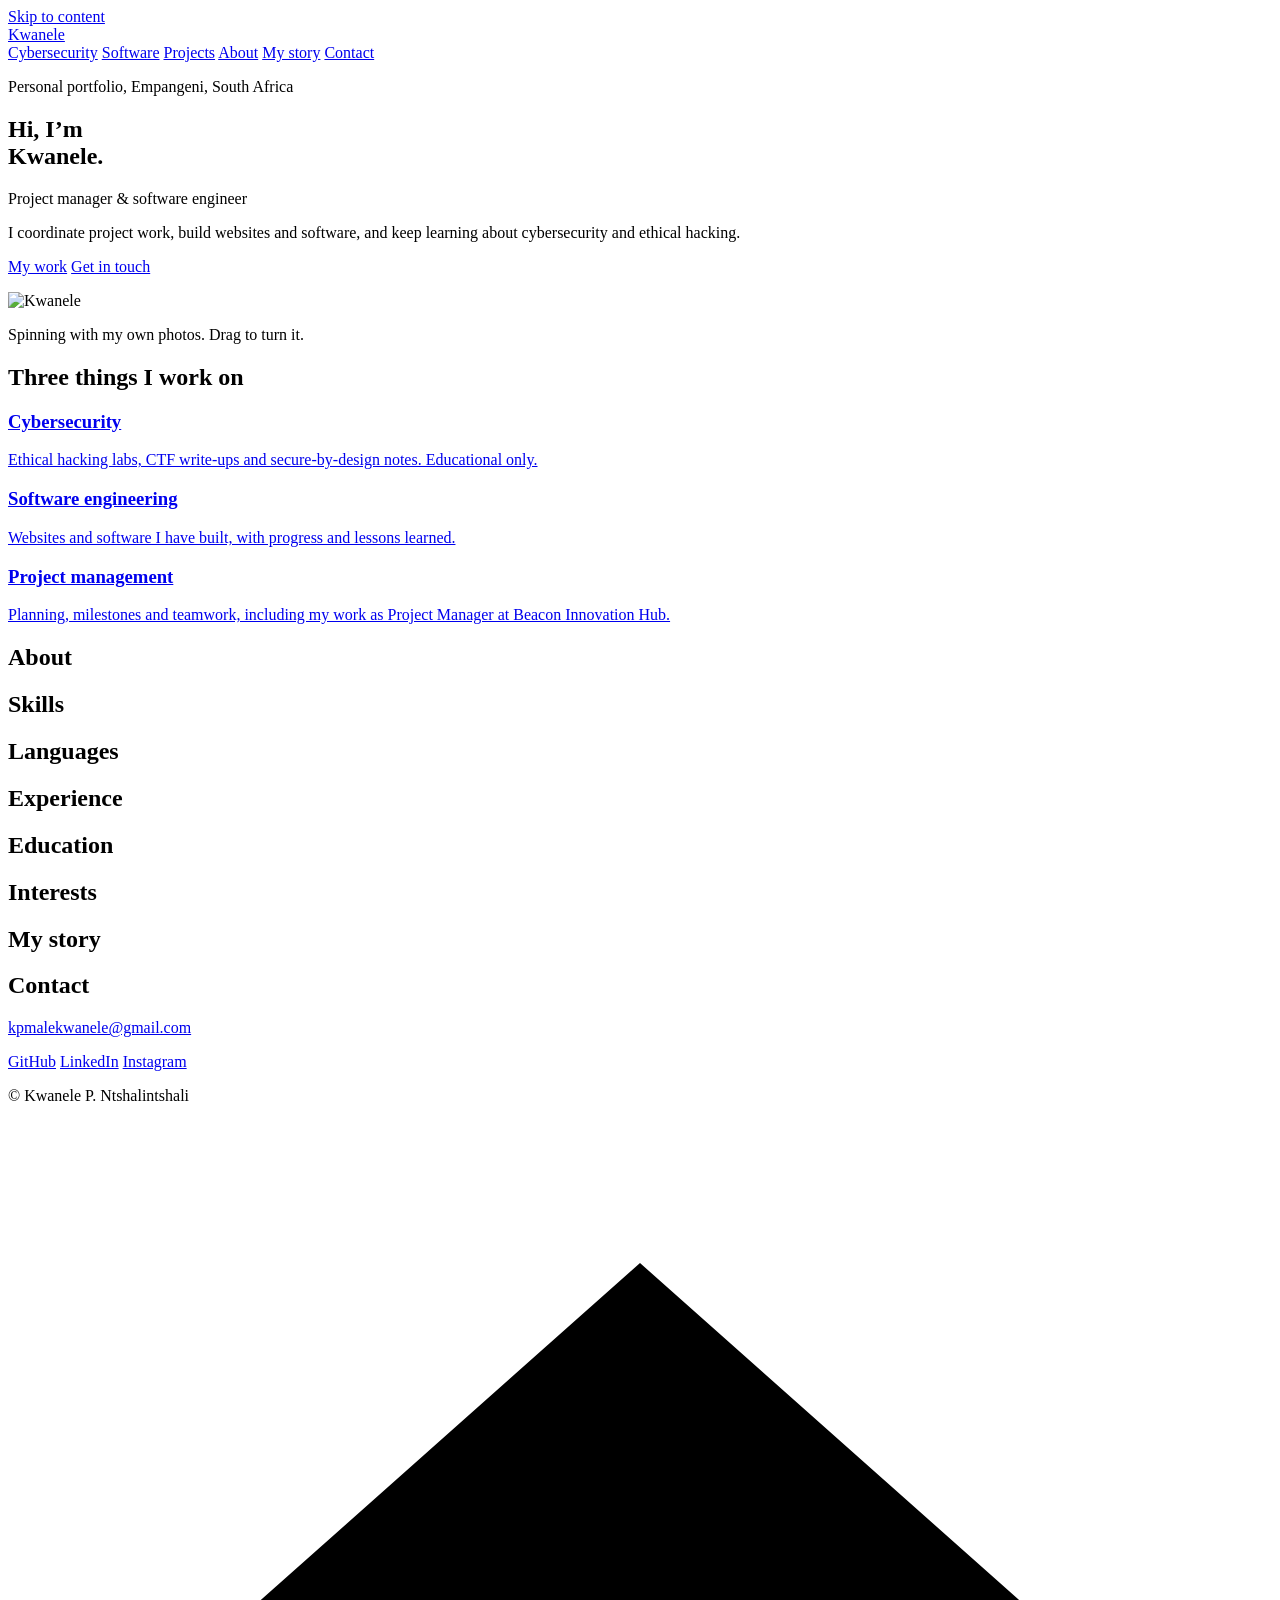
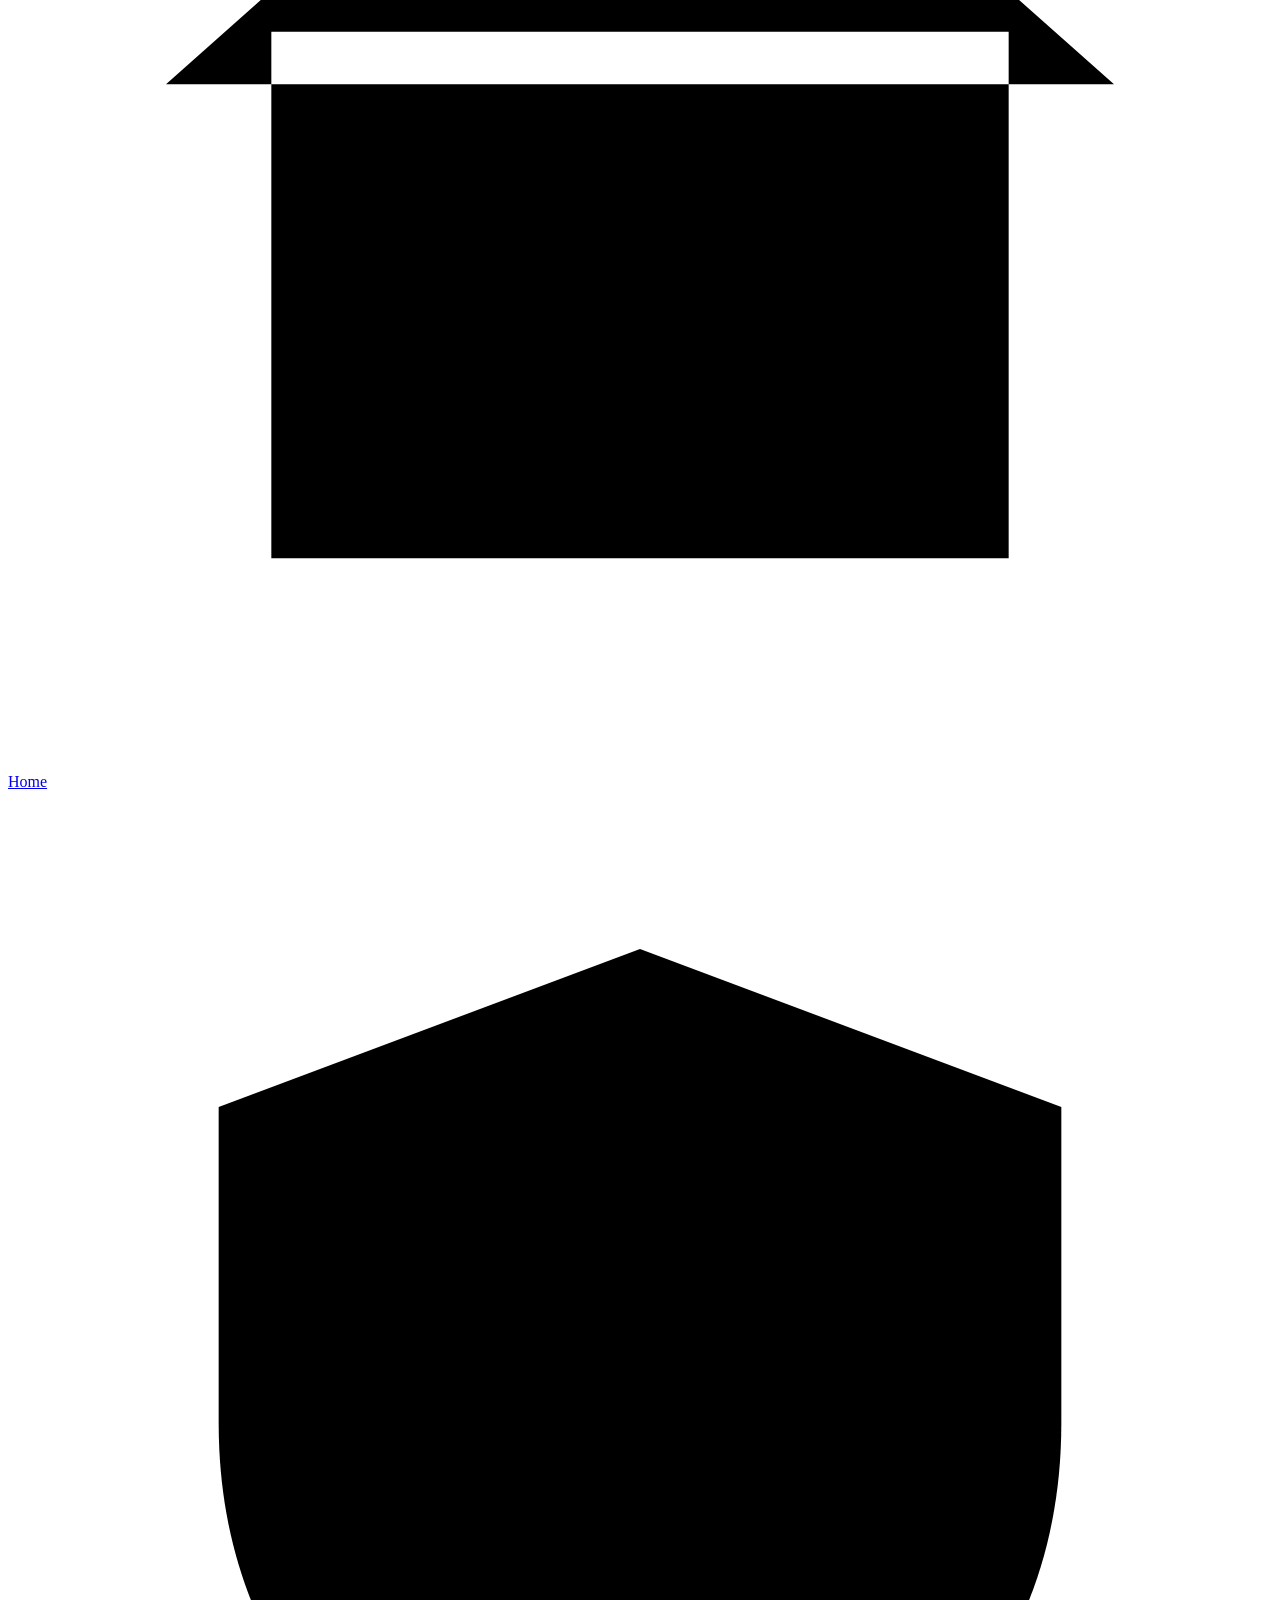
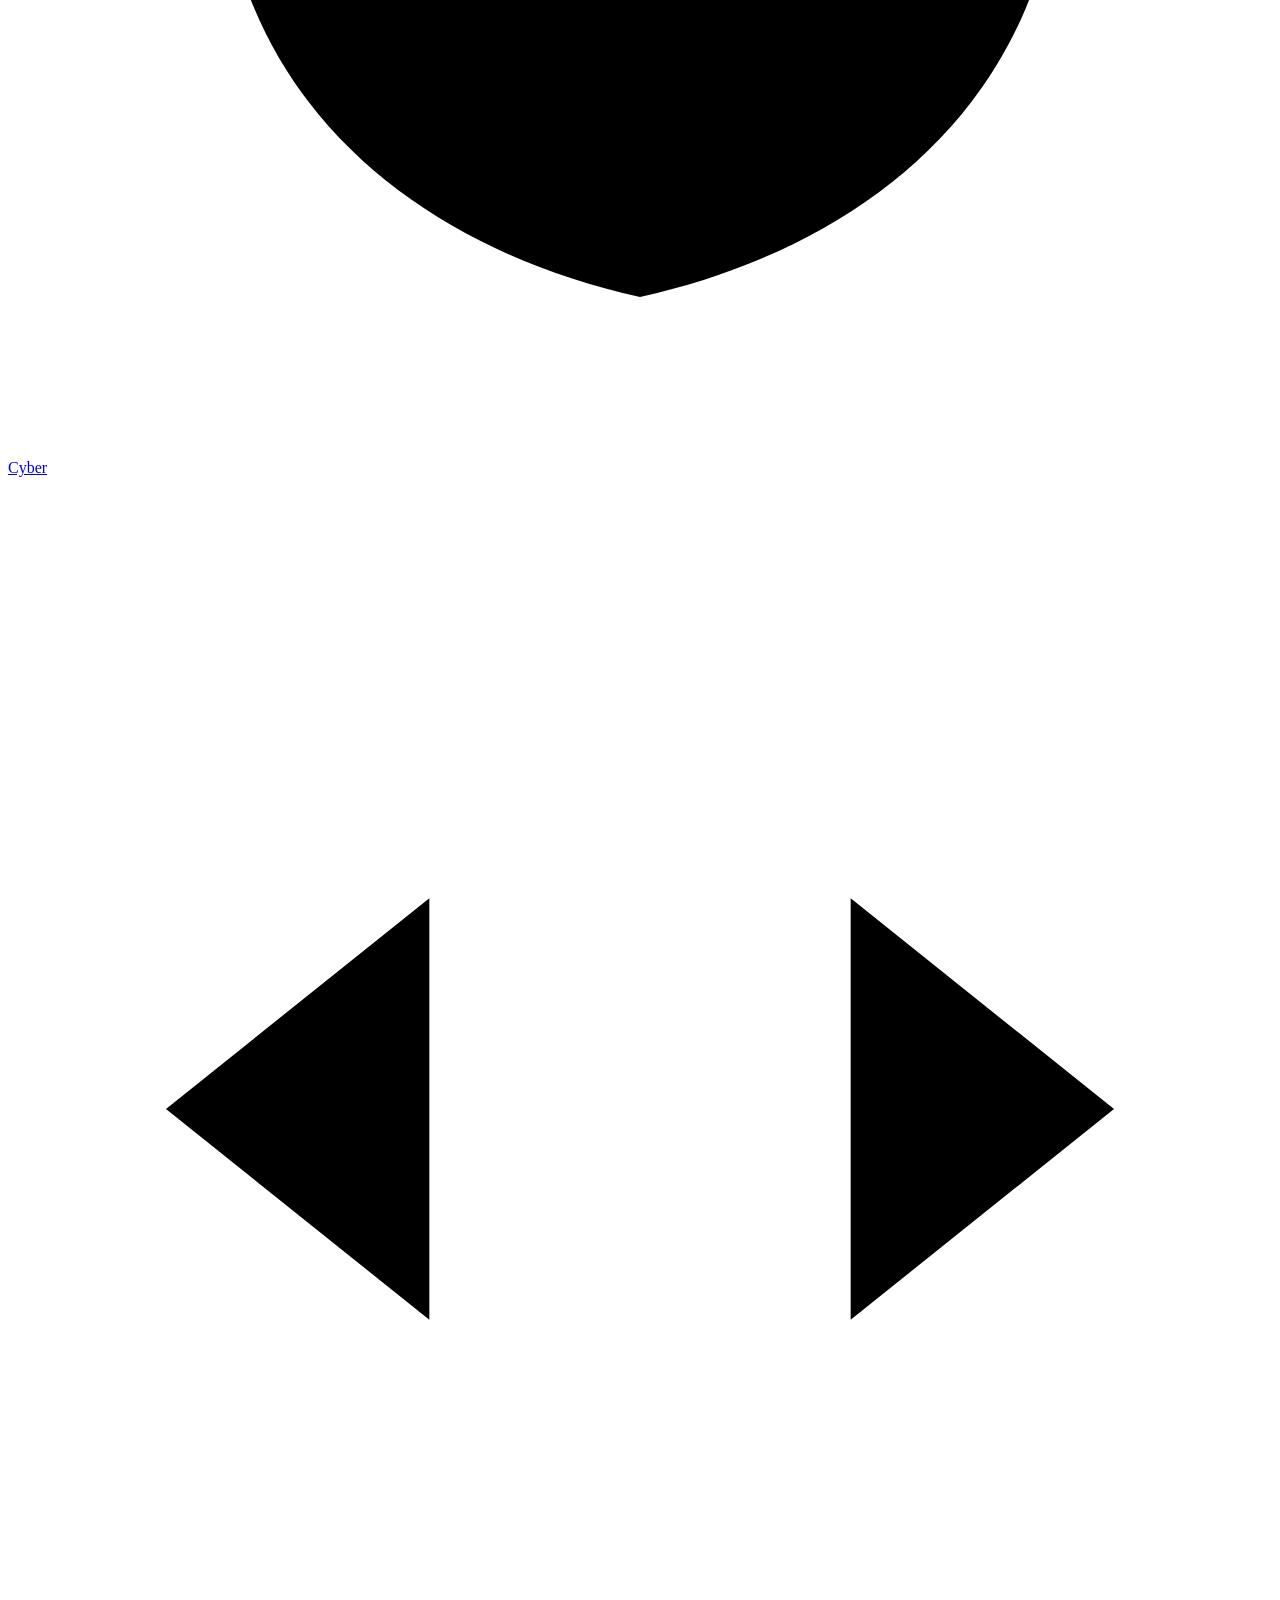
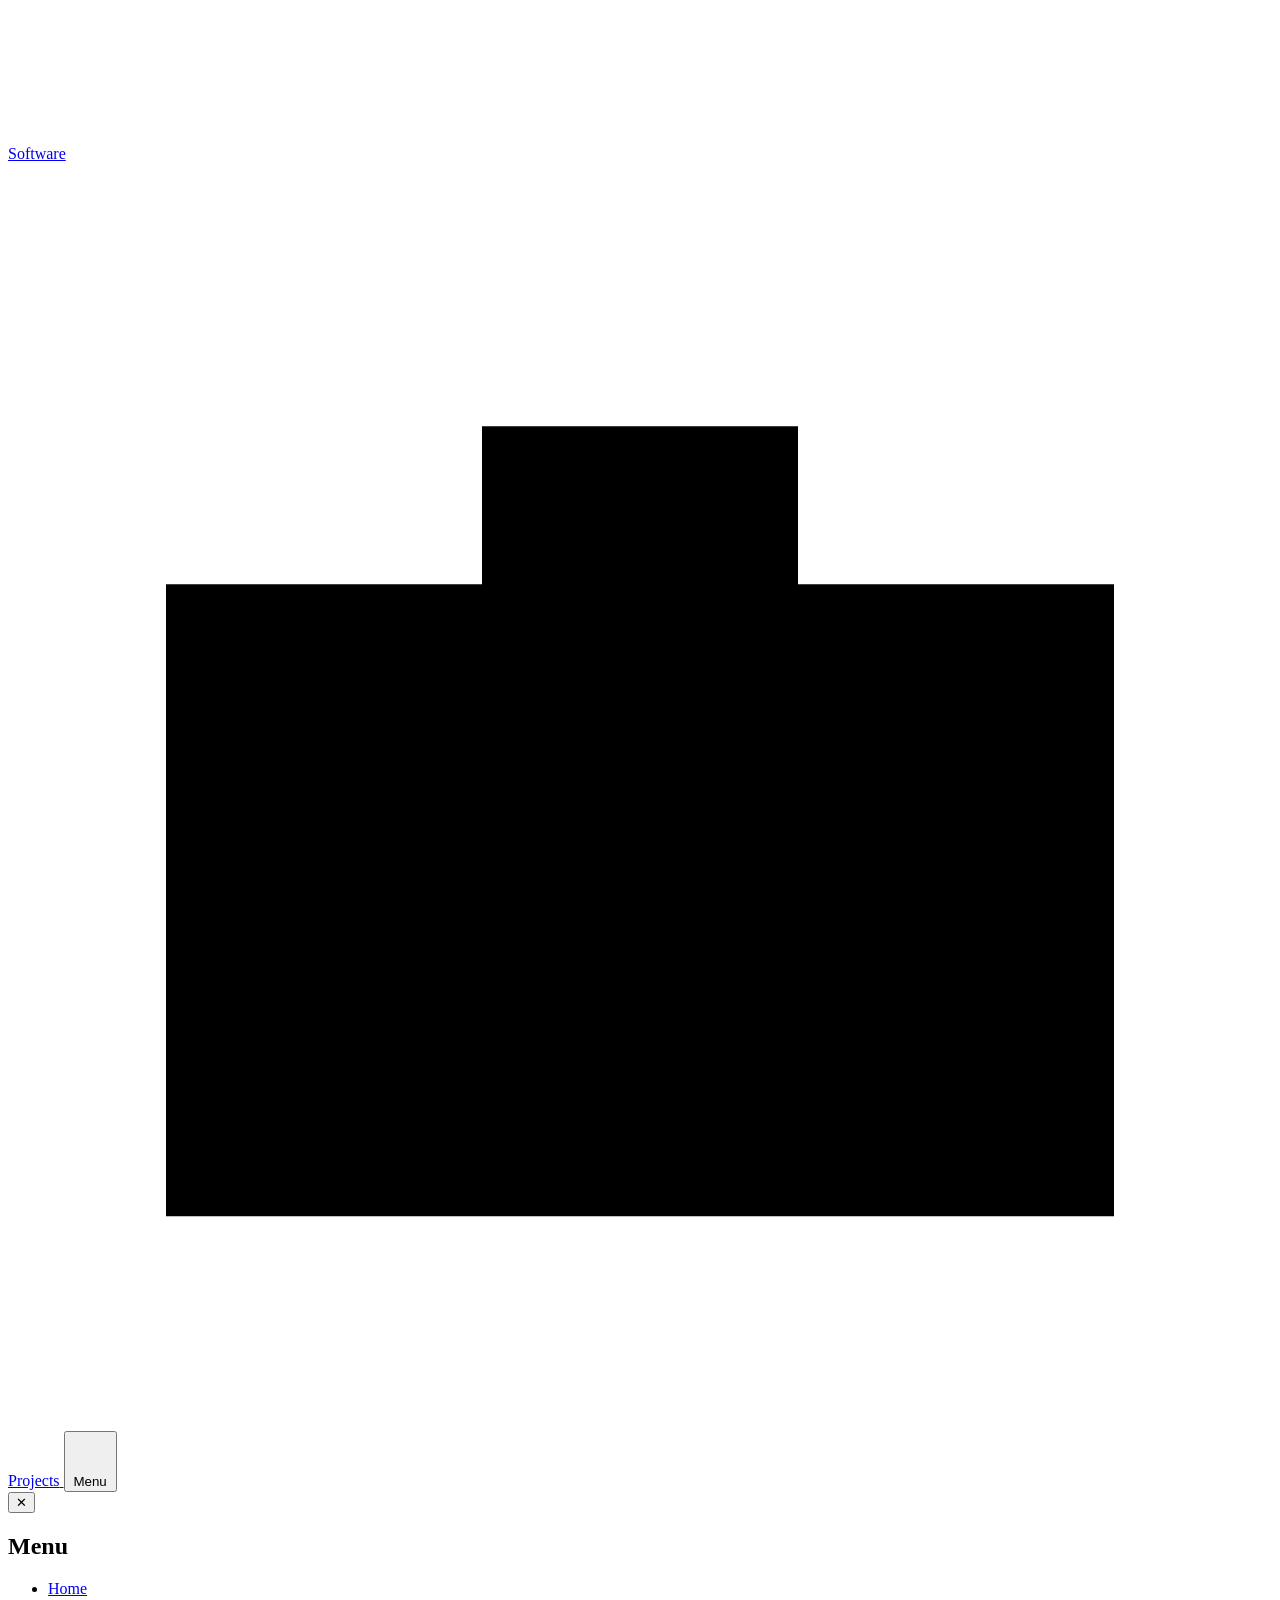
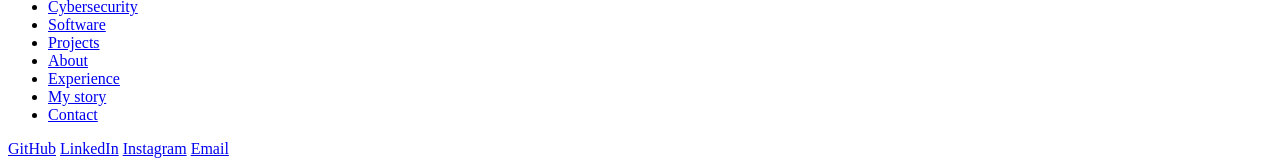
==== index.html @ 4a3b5c50 "Add files via upload" ====
<!doctype html>
<html lang="en">
<head>
  <meta charset="utf-8">
  <meta name="viewport" content="width=device-width, initial-scale=1, viewport-fit=cover">
  <meta name="theme-color" content="#14130f">
  <meta name="description"
        content="Project manager, software engineer and ethical hacking learner in Empangeni, South Africa.">
  <link rel="icon" href="data:,">
  <title>Kwanele P. Ntshalintshali | Portfolio</title>

  <link rel="stylesheet" href="css/base.css">
  <link rel="stylesheet" href="css/background.css">
  <link rel="stylesheet" href="css/nav.css">
  <link rel="stylesheet" href="css/hero.css">
  <link rel="stylesheet" href="css/sections.css">
  <link rel="stylesheet" href="css/panels.css">
  <link rel="stylesheet" href="css/story.css">
  <link rel="stylesheet" href="css/mobile.css">
</head>

<body>
  <!-- Slowly drifting background (see css/background.css) -->
  <div class="bgfx" aria-hidden="true">
    <i class="bg-green"></i>
    <i class="bg-dark"></i>
    <i class="bg-photo"></i>
  </div>

  <a class="skip" href="#main">Skip to content</a>

  <!-- ================= TOP BAR ================= -->
  <header class="nav">
    <a class="brand" href="#/">Kwanele</a>
    <nav aria-label="Main">
      <a href="#/panel/cyber">Cybersecurity</a>
      <a href="#/panel/software">Software</a>
      <a href="#/panel/pm">Projects</a>
      <a href="#about">About</a>
      <a href="#timeline">My story</a>
      <a href="#contact">Contact</a>
    </nav>
  </header>

  <main id="main">

    <!-- ================= HOME ================= -->
    <div id="home">

      <!-- Hero -->
      <section class="hero">
        <div class="hero-copy">
          <p class="kicker">Personal portfolio, Empangeni, South Africa</p>
          <h1>Hi, I’m<br><span>Kwanele.</span></h1>
          <p class="role">Project manager &amp; software engineer</p>
          <p>
            I coordinate project work, build websites and software, and keep
            learning about cybersecurity and ethical hacking.
          </p>
          <p class="cta">
            <a class="btn" href="#panels">My work</a>
            <a class="btn ghost" href="#contact">Get in touch</a>
          </p>
        </div>

        <div class="globe-wrap">
          <div id="globe" role="img"
               aria-label="A spinning 3D globe covered in my photos, with photos orbiting it">
            <img src="assets/photos/01.webp" alt="Kwanele">
          </div>
          <noscript><p>Please enable JavaScript to see the 3D globe.</p></noscript>
          <p class="hint">Spinning with my own photos. Drag to turn it.</p>
        </div>
      </section>

      <!-- Photo strip -->
      <section class="strip" aria-label="Photos of Kwanele">
        <div class="track" id="track"></div>
      </section>

      <!-- The three panels -->
      <section id="panels" class="wrap">
        <h2>Three things I work on</h2>
        <div class="cards">
          <a class="card cyber" href="#/panel/cyber">
            <h3>Cybersecurity</h3>
            <p>Ethical hacking labs, CTF write-ups and secure-by-design notes. Educational only.</p>
          </a>
          <a class="card software" href="#/panel/software">
            <h3>Software engineering</h3>
            <p>Websites and software I have built, with progress and lessons learned.</p>
          </a>
          <a class="card pm" href="#/panel/pm">
            <h3>Project management</h3>
            <p>Planning, milestones and teamwork, including my work as Project Manager at Beacon Innovation Hub.</p>
          </a>
        </div>
      </section>

      <!-- About (filled by js/profile.js) -->
      <section id="about" class="wrap two">
        <div>
          <h2>About</h2>
          <div id="aboutText"></div>
        </div>
        <div>
          <h2>Skills</h2>
          <ul class="chips" id="skillsList"></ul>
          <h2>Languages</h2>
          <ul class="chips" id="langList"></ul>
        </div>
      </section>

      <!-- Experience and education (filled by js/profile.js) -->
      <section id="experience" class="wrap two">
        <div>
          <h2>Experience</h2>
          <div class="entries" id="expList"></div>
        </div>
        <div>
          <h2>Education</h2>
          <div class="entries" id="eduList"></div>
          <h2>Interests</h2>
          <ul class="chips" id="intList"></ul>
        </div>
      </section>

      <!-- My story: rolling half globe + moment cards (js/journey.js) -->
      <section id="timeline" class="wrap journey">
        <h2 id="jTitle">My story</h2>
        <div id="jStage"></div>
        <div class="sr-only" id="jFull"></div>
      </section>

      <!-- Contact -->
      <section id="contact" class="wrap">
        <h2>Contact</h2>
        <p><a href="mailto:kpmalekwanele@gmail.com">kpmalekwanele@gmail.com</a></p>
        <p class="links">
          <a href="https://github.com/kaypee-byte" rel="noopener">GitHub</a>
          <a href="https://www.linkedin.com/in/kwanele-ntshalintshali-8764363b4"
             rel="noopener">LinkedIn</a>
          <a href="https://www.instagram.com/kai_m3ch/" rel="noopener">Instagram</a>
        </p>
      </section>
    </div>

    <!-- Panel, post and moment pages are drawn here (js/views.js) -->
    <section id="view" class="wrap" hidden></section>
  </main>

  <footer>© Kwanele P. Ntshalintshali</footer>

  <!-- ================= PHONE TOOLBAR ================= -->
  <nav class="toolbar" id="toolbar" aria-label="Quick navigation">
    <a href="#/" data-nav="home">
      <svg viewBox="0 0 24 24" aria-hidden="true"><path d="M3 11l9-8 9 8M5 10v10h14V10"/></svg>
      <span>Home</span>
    </a>
    <a href="#/panel/cyber" data-nav="cyber">
      <svg viewBox="0 0 24 24" aria-hidden="true"><path d="M12 3l8 3v6c0 5-3.5 8-8 9-4.5-1-8-4-8-9V6z"/></svg>
      <span>Cyber</span>
    </a>
    <a href="#/panel/software" data-nav="software">
      <svg viewBox="0 0 24 24" aria-hidden="true"><path d="M8 8l-5 4 5 4M16 8l5 4-5 4M14 5l-4 14"/></svg>
      <span>Software</span>
    </a>
    <a href="#/panel/pm" data-nav="pm">
      <svg viewBox="0 0 24 24" aria-hidden="true"><path d="M3 8h18v12H3zM9 8V5h6v3M3 13h18"/></svg>
      <span>Projects</span>
    </a>
    <button type="button" id="menuBtn" data-nav="more"
            aria-expanded="false" aria-controls="sheet">
      <svg viewBox="0 0 24 24" aria-hidden="true"><path d="M4 7h16M4 12h16M4 17h16"/></svg>
      <span>Menu</span>
    </button>
  </nav>

  <!-- Menu sheet: every page and link -->
  <div class="sheet" id="sheet" role="dialog" aria-label="All pages" aria-hidden="true">
    <div class="sheet-backdrop" data-close></div>
    <div class="sheet-panel">
      <button type="button" class="sheet-close" data-close aria-label="Close menu">✕</button>
      <h2>Menu</h2>
      <ul class="sheet-links">
        <li><a href="#/">Home</a></li>
        <li><a class="cyber" href="#/panel/cyber">Cybersecurity</a></li>
        <li><a class="software" href="#/panel/software">Software</a></li>
        <li><a class="pm" href="#/panel/pm">Projects</a></li>
        <li><a href="#about">About</a></li>
        <li><a href="#experience">Experience</a></li>
        <li><a href="#timeline">My story</a></li>
        <li><a href="#contact">Contact</a></li>
      </ul>
      <div class="sheet-social">
        <a href="https://github.com/kaypee-byte" rel="noopener">GitHub</a>
        <a href="https://www.linkedin.com/in/kwanele-ntshalintshali-8764363b4" rel="noopener">LinkedIn</a>
        <a href="https://www.instagram.com/kai_m3ch/" rel="noopener">Instagram</a>
        <a href="mailto:kpmalekwanele@gmail.com">Email</a>
      </div>
    </div>
  </div>

  <!-- Optional: show your own video on the hero globe (see README) -->
  <!-- <script>window.SITE_VIDEO = "assets/video/hero.mp4";</script> -->

  <!-- Libraries and data -->
  <script src="assets/vendor/three.min.js"></script>
  <script src="config.js"></script>
  <script src="assets/photos-data.js"></script>
  <script src="js/defaults.js"></script>
  <script src="js/moments-data.js"></script>

  <!-- Site code (order matters) -->
  <script src="js/utils.js"></script>
  <script src="js/transparent.js"></script>
  <script src="js/data.js"></script>
  <script src="js/photo-strip.js"></script>
  <script src="js/hero-globe.js"></script>
  <script src="js/profile.js"></script>
  <script src="js/moments.js"></script>
  <script src="js/story-dome.js"></script>
  <script src="js/journey.js"></script>
  <script src="js/views.js"></script>
  <script src="js/toolbar.js"></script>
  <script src="js/main.js"></script>
</body>
</html>
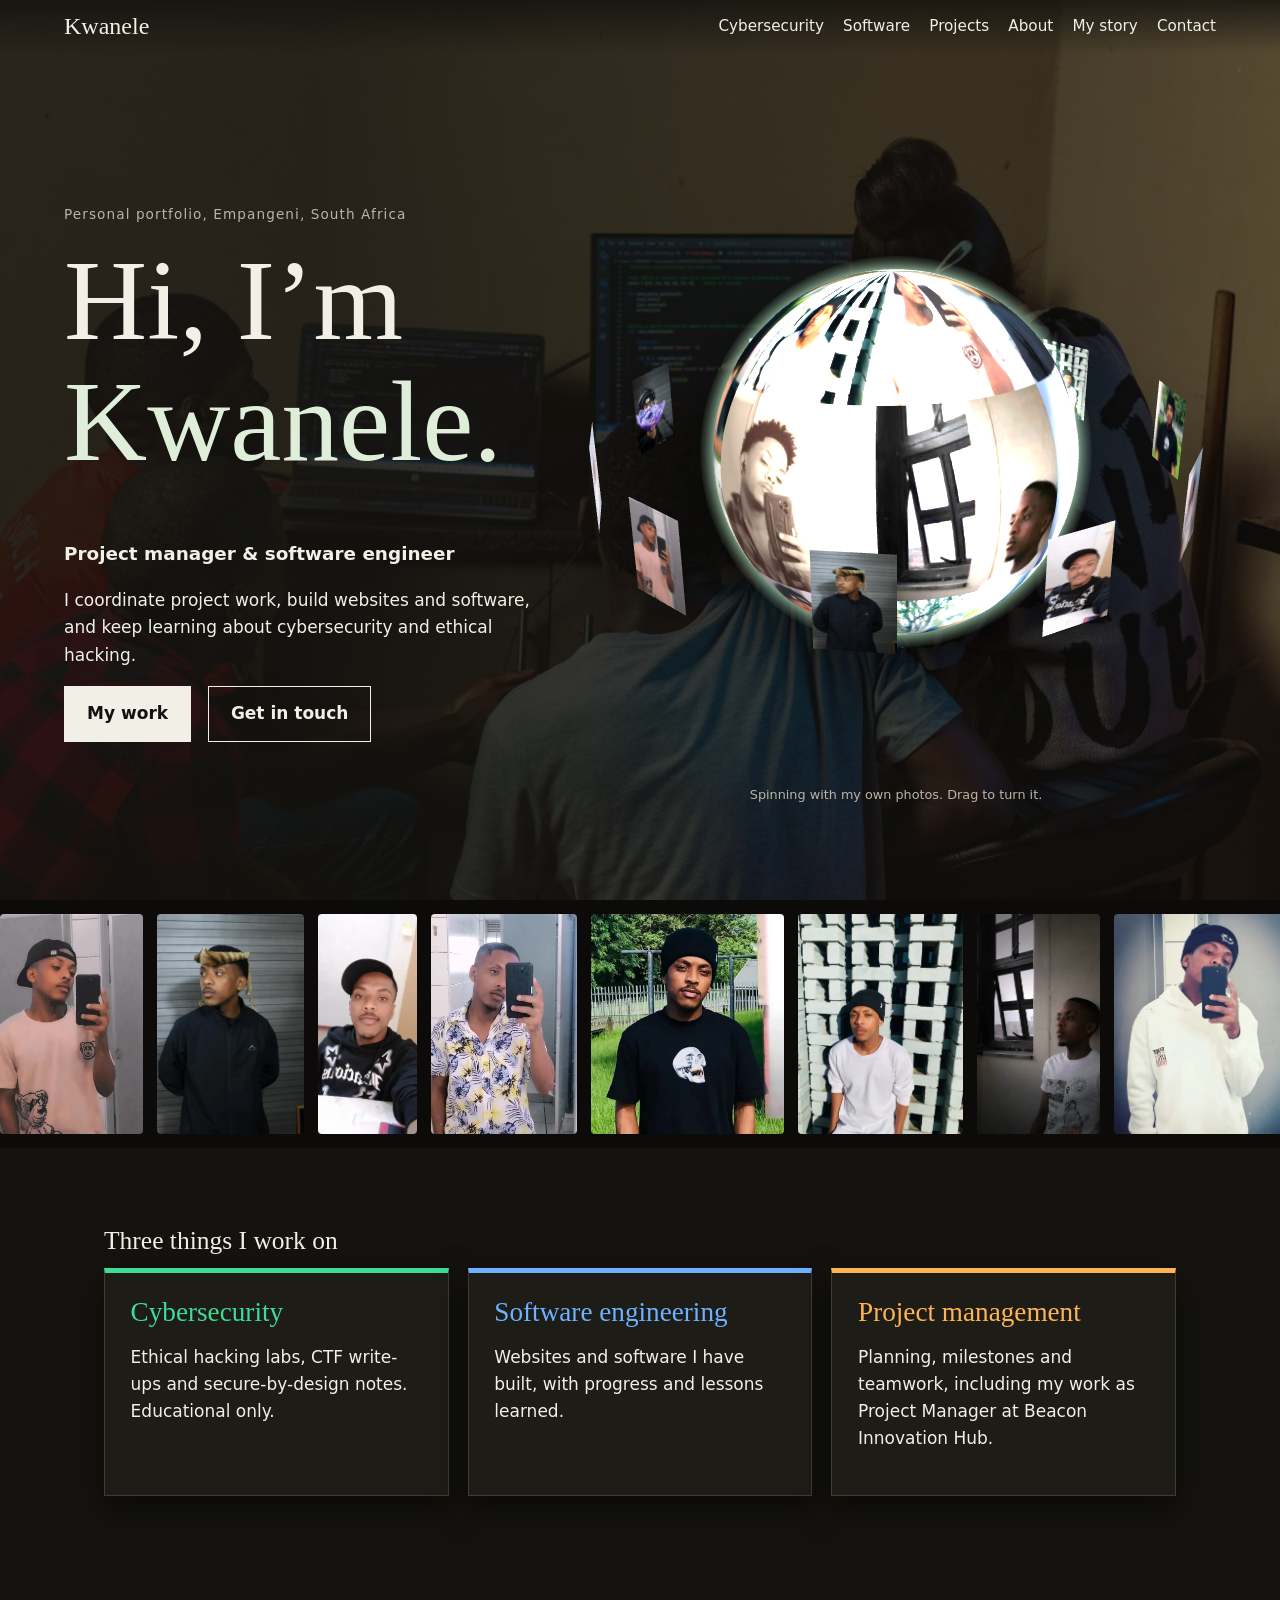
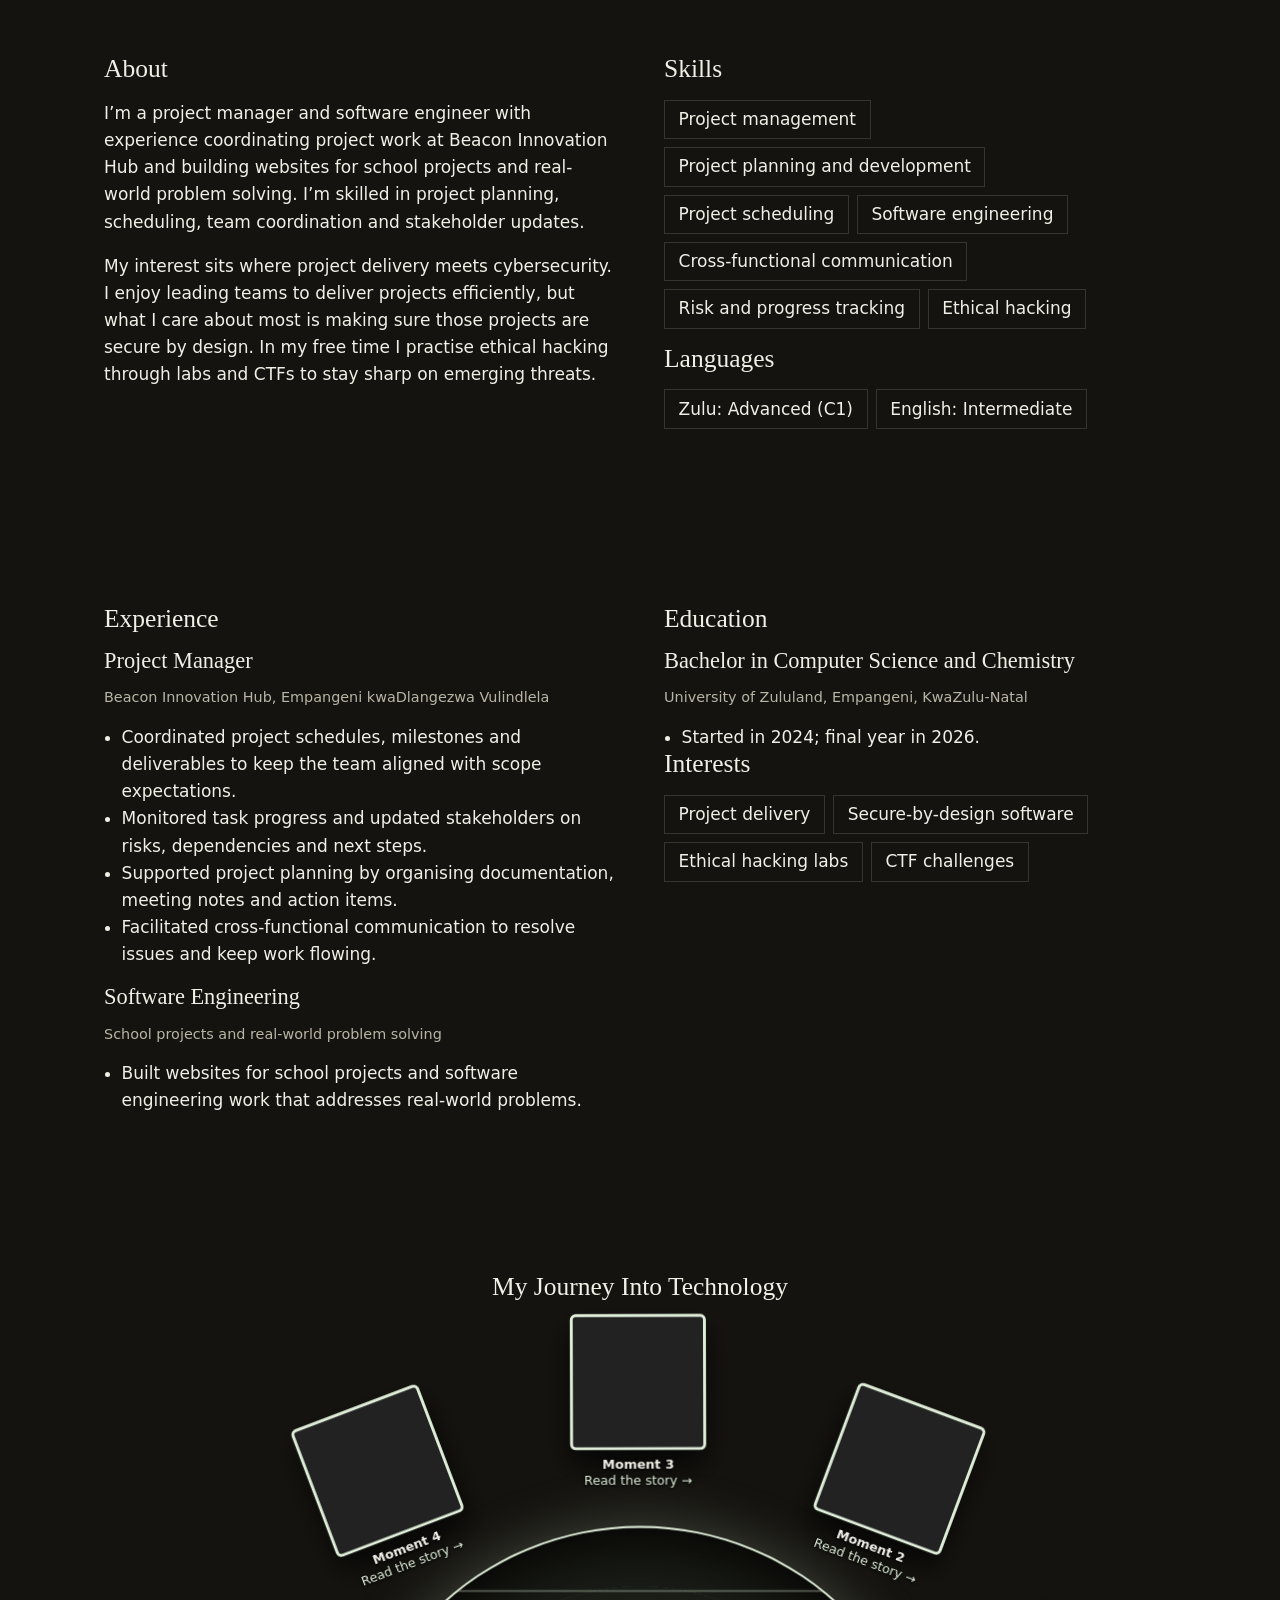
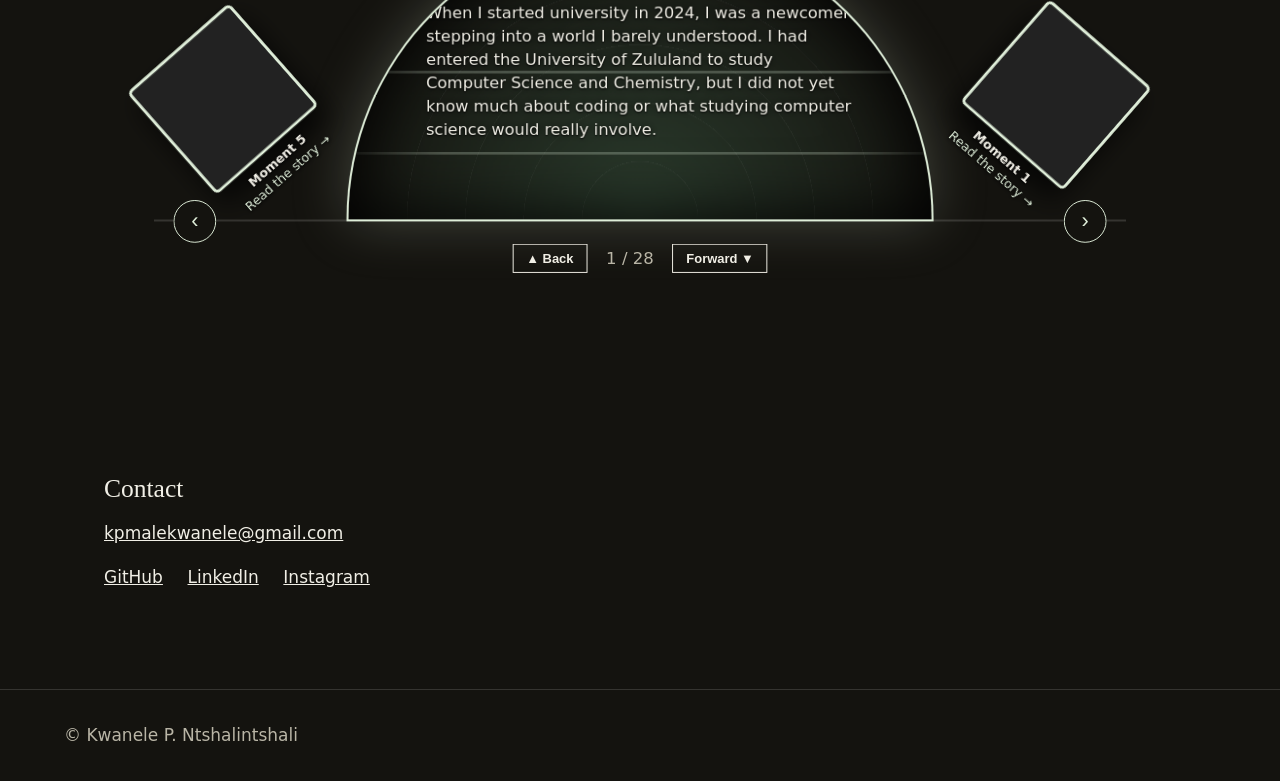
==== commit d4129c10: "Update index.html" ====
--- a/index.html
+++ b/index.html
@@ -138,7 +138,7 @@
         <p><a href="mailto:kpmalekwanele@gmail.com">kpmalekwanele@gmail.com</a></p>
         <p class="links">
           <a href="https://github.com/kaypee-byte" rel="noopener">GitHub</a>
-          <a href="https://www.linkedin.com/in/kwanele-ntshalintshali-8764363b4"
+          <a href="https://www.linkedin.com/in/mr-kwanele-p-ntshalintshali-8764363b4/"
              rel="noopener">LinkedIn</a>
           <a href="https://www.instagram.com/kai_m3ch/" rel="noopener">Instagram</a>
         </p>
--- a/css/base.css
+++ b/css/base.css
@@ -0,0 +1,144 @@
+/* ==========================================================
+   BASE: colours, reset, typography, buttons, small helpers
+   ========================================================== */
+
+:root {
+  --bg: #14130f;
+  --card: #1d1c16;
+  --ink: #f1efe6;
+  --mute: #b9b5a6;
+  --line: #ffffff24;
+  --sage: #dfeed9;
+  --cyber: #3ddc97;
+  --software: #6cb2ff;
+  --pm: #ffb454;
+  --a: var(--sage); /* accent colour of the current panel */
+  color-scheme: dark;
+}
+
+* {
+  box-sizing: border-box;
+}
+
+html {
+  scroll-behavior: smooth;
+  scroll-padding-top: 70px;
+}
+
+body {
+  margin: 0;
+  background: var(--bg);
+  color: var(--ink);
+  font: 17px/1.6 "Source Sans 3", system-ui, sans-serif;
+}
+
+h1,
+h2,
+h3,
+.brand {
+  font-family: "Newsreader", Georgia, serif;
+  font-weight: 500;
+  line-height: 1.05;
+  margin: 0 0 0.5em;
+}
+
+a {
+  color: inherit;
+}
+
+a:focus-visible,
+button:focus-visible {
+  outline: 3px solid var(--sage);
+  outline-offset: 3px;
+}
+
+/* ---------- Accessibility helpers ---------- */
+
+.skip {
+  position: absolute;
+  left: -999px;
+}
+
+.skip:focus {
+  left: 8px;
+  top: 8px;
+  background: #fff;
+  color: #000;
+  padding: 8px;
+  z-index: 99;
+}
+
+.sr-only {
+  position: absolute;
+  width: 1px;
+  height: 1px;
+  overflow: hidden;
+  clip: rect(0 0 0 0);
+  white-space: nowrap;
+}
+
+/* ---------- Buttons ---------- */
+
+.btn {
+  display: inline-block;
+  padding: 0.8em 1.3em;
+  background: var(--ink);
+  color: #111;
+  text-decoration: none;
+  font-weight: 600;
+  border: 1px solid var(--ink);
+  margin-right: 0.7rem;
+  transition: transform 0.2s;
+  cursor: pointer;
+}
+
+.btn.ghost {
+  background: transparent;
+  color: var(--ink);
+}
+
+.btn:hover {
+  transform: translateY(-3px);
+}
+
+/* ---------- Small text styles ---------- */
+
+.meta {
+  color: var(--mute);
+  font-size: 0.9rem;
+}
+
+.note {
+  background: #ffffff10;
+  padding: 0.8rem 1rem;
+  border-left: 4px solid var(--a);
+}
+
+.badge {
+  border: 1px solid var(--a);
+  color: var(--a);
+  padding: 0 0.5em;
+  font-size: 0.8rem;
+}
+
+.ph {
+  border: 1px dashed var(--pm);
+  color: var(--pm);
+  padding: 0.3em 0.6em;
+}
+
+/* ---------- Panel accent colours ---------- */
+
+.cyber { --a: var(--cyber); }
+.software { --a: var(--software); }
+.pm { --a: var(--pm); }
+
+/* ---------- Respect "reduce motion" ---------- */
+
+@media (prefers-reduced-motion: reduce) {
+  * {
+    animation: none !important;
+    transition: none !important;
+    scroll-behavior: auto !important;
+  }
+}
--- a/css/background.css
+++ b/css/background.css
@@ -0,0 +1,56 @@
+/* ==========================================================
+   BACKGROUND: a very slow, seamless drift between the colours
+   and the team photo that the site already uses.
+   Every animation starts and ends on the same state, so the
+   loop never jumps, flashes or resets.
+   ========================================================== */
+
+.bgfx {
+  position: fixed;
+  inset: 0;
+  z-index: -1;
+  pointer-events: none;
+  overflow: hidden;
+  background: #14130f;
+}
+
+.bgfx i {
+  position: absolute;
+  inset: -12%;
+  opacity: 0;
+  will-change: opacity, transform;
+}
+
+.bg-green {
+  background: radial-gradient(ellipse at 18% 25%, #2c3d2e 0, transparent 62%);
+  animation: bg-drift 80s ease-in-out infinite;
+}
+
+.bg-dark {
+  background:
+    radial-gradient(ellipse at 85% 75%, #1d1c16 0, transparent 60%),
+    radial-gradient(ellipse at 50% 100%, #0c0b09 0, transparent 55%);
+  animation: bg-drift 80s ease-in-out -40s infinite;
+}
+
+.bg-photo {
+  background: url(../assets/team.jpg) center / cover;
+  filter: blur(10px) saturate(0.7);
+  animation: bg-photo 80s ease-in-out -20s infinite;
+}
+
+@keyframes bg-drift {
+  0%, 100% {
+    opacity: 0;
+    transform: translate3d(-3%, -2%, 0) scale(1);
+  }
+  50% {
+    opacity: 0.85;
+    transform: translate3d(3%, 2%, 0) scale(1.1);
+  }
+}
+
+@keyframes bg-photo {
+  0%, 100% { opacity: 0; }
+  50% { opacity: 0.1; }
+}
--- a/css/nav.css
+++ b/css/nav.css
@@ -0,0 +1,223 @@
+/* ==========================================================
+   NAVIGATION: top bar (all screens) + bottom toolbar (phones)
+   ========================================================== */
+
+/* ---------- Top bar ---------- */
+
+.nav {
+  position: fixed;
+  inset: 0 0 auto;
+  z-index: 20;
+  display: flex;
+  justify-content: space-between;
+  align-items: center;
+  padding: 14px 5vw;
+  background: linear-gradient(#14130fcc, #14130f00);
+}
+
+.nav nav {
+  display: flex;
+  gap: 1.2rem;
+  flex-wrap: wrap;
+  font-size: 0.95rem;
+}
+
+.nav a {
+  text-decoration: none;
+}
+
+.brand {
+  font-size: 1.5rem;
+  margin: 0;
+}
+
+/* ---------- Bottom toolbar (hidden on large screens) ---------- */
+
+.toolbar,
+.sheet {
+  display: none;
+}
+
+@media (max-width: 760px) {
+  .nav {
+    background: #14130ff2;
+    border-bottom: 1px solid var(--line);
+    backdrop-filter: blur(8px);
+  }
+
+  .nav nav {
+    display: none;
+  }
+
+  .toolbar {
+    position: fixed;
+    left: 0;
+    right: 0;
+    bottom: 0;
+    z-index: 40;
+    display: grid;
+    grid-template-columns: repeat(5, 1fr);
+    padding: 6px 4px calc(6px + env(safe-area-inset-bottom));
+    background: #14130ff4;
+    border-top: 1px solid var(--line);
+    backdrop-filter: blur(8px);
+  }
+
+  .toolbar a,
+  .toolbar button {
+    position: relative;
+    display: flex;
+    flex-direction: column;
+    align-items: center;
+    justify-content: center;
+    gap: 3px;
+    min-height: 54px;
+    padding: 4px 0;
+    border: 0;
+    background: none;
+    color: var(--mute);
+    font: 600 11px/1.1 "Source Sans 3", system-ui, sans-serif;
+    text-decoration: none;
+    cursor: pointer;
+  }
+
+  .toolbar svg {
+    width: 24px;
+    height: 24px;
+    fill: none;
+    stroke: currentColor;
+    stroke-width: 1.8;
+    stroke-linecap: round;
+    stroke-linejoin: round;
+  }
+
+  .toolbar [aria-current="page"] {
+    color: var(--a);
+  }
+
+  .toolbar [aria-current="page"]::before {
+    content: "";
+    position: absolute;
+    top: -7px;
+    width: 28px;
+    height: 3px;
+    border-radius: 2px;
+    background: var(--a);
+  }
+
+  .toolbar [data-nav="home"] { --a: var(--sage); }
+  .toolbar [data-nav="more"] { --a: var(--sage); }
+  .toolbar [data-nav="cyber"] { --a: var(--cyber); }
+  .toolbar [data-nav="software"] { --a: var(--software); }
+  .toolbar [data-nav="pm"] { --a: var(--pm); }
+}
+
+/* ---------- Menu sheet (slides up from the toolbar) ---------- */
+
+@media (max-width: 760px) {
+  .sheet {
+    display: block;
+    position: fixed;
+    inset: 0;
+    z-index: 50;
+    visibility: hidden;
+    pointer-events: none;
+    transition: visibility 0s 0.28s;
+  }
+
+  .sheet.open {
+    visibility: visible;
+    pointer-events: auto;
+    transition-delay: 0s;
+  }
+
+  .sheet-backdrop {
+    position: absolute;
+    inset: 0;
+    background: #000a;
+    opacity: 0;
+    transition: opacity 0.28s;
+  }
+
+  .sheet.open .sheet-backdrop {
+    opacity: 1;
+  }
+
+  .sheet-panel {
+    position: absolute;
+    left: 0;
+    right: 0;
+    bottom: 0;
+    max-height: 85vh;
+    overflow-y: auto;
+    padding: 20px 5vw calc(24px + env(safe-area-inset-bottom));
+    background: var(--card);
+    border-top: 2px solid var(--sage);
+    border-radius: 18px 18px 0 0;
+    transform: translateY(100%);
+    transition: transform 0.28s ease-out;
+  }
+
+  .sheet.open .sheet-panel {
+    transform: translateY(0);
+  }
+
+  .sheet h2 {
+    font-size: 1.6rem;
+  }
+
+  .sheet-close {
+    position: absolute;
+    top: 12px;
+    right: 4vw;
+    width: 44px;
+    height: 44px;
+    border: 1px solid var(--line);
+    border-radius: 50%;
+    background: none;
+    color: var(--ink);
+    font-size: 1.1rem;
+    cursor: pointer;
+  }
+
+  .sheet-links {
+    display: grid;
+    grid-template-columns: 1fr 1fr;
+    gap: 10px;
+    margin: 0 0 18px;
+    padding: 0;
+    list-style: none;
+  }
+
+  .sheet-links a {
+    display: block;
+    padding: 14px;
+    border: 1px solid var(--line);
+    border-left: 4px solid var(--a, var(--sage));
+    text-decoration: none;
+    font-weight: 600;
+    background: #ffffff08;
+  }
+
+  .sheet-links .cyber { --a: var(--cyber); }
+  .sheet-links .software { --a: var(--software); }
+  .sheet-links .pm { --a: var(--pm); }
+
+  .sheet-social {
+    display: flex;
+    flex-wrap: wrap;
+    gap: 8px;
+  }
+
+  .sheet-social a {
+    padding: 8px 14px;
+    border: 1px solid var(--line);
+    border-radius: 999px;
+    text-decoration: none;
+    font-size: 0.95rem;
+  }
+
+  body.sheet-open {
+    overflow: hidden;
+  }
+}
--- a/css/hero.css
+++ b/css/hero.css
@@ -0,0 +1,103 @@
+/* ==========================================================
+   HERO: introduction, spinning photo globe, photo strip
+   ========================================================== */
+
+.hero {
+  min-height: 100svh;
+  display: grid;
+  grid-template-columns: 1.1fr 1fr;
+  align-items: center;
+  gap: 2rem;
+  padding: 110px 5vw 60px;
+  background:
+    linear-gradient(90deg, #14130fe6 25%, #14130f99),
+    url(../assets/team.jpg) center / cover;
+}
+
+.kicker {
+  font-size: 0.85rem;
+  letter-spacing: 0.08em;
+  color: var(--mute);
+}
+
+.hero h1 {
+  font-size: clamp(3.4rem, 9vw, 7.5rem);
+}
+
+.hero h1 span {
+  color: var(--sage);
+}
+
+.role {
+  font-weight: 600;
+  font-size: 1.15rem;
+}
+
+.hero-copy p {
+  max-width: 34em;
+}
+
+/* ---------- Spinning globe (three.js) ---------- */
+
+.globe-wrap {
+  display: grid;
+  justify-items: center;
+}
+
+#globe {
+  width: min(52vw, 640px);
+  aspect-ratio: 1;
+  cursor: grab;
+  touch-action: pan-y;
+  filter: drop-shadow(0 30px 40px #000a);
+}
+
+#globe canvas {
+  width: 100% !important;
+  height: 100% !important;
+  display: block;
+}
+
+#globe img {
+  width: 100%;
+  height: 100%;
+  object-fit: cover;
+  border-radius: 50%;
+}
+
+.hint {
+  font-size: 0.8rem;
+  color: var(--mute);
+}
+
+/* ---------- Photo strip: moves right to left, forever ---------- */
+
+.strip {
+  overflow: hidden;
+  background: #0c0b09;
+  padding: 14px 0;
+}
+
+.track {
+  display: flex;
+  width: max-content;
+  animation: slide 70s linear infinite;
+}
+
+.track img {
+  height: 220px;
+  width: auto;
+  margin-right: 14px;
+  border-radius: 4px;
+  display: block;
+}
+
+@keyframes slide {
+  to { transform: translateX(-50%); }
+}
+
+@media (prefers-reduced-motion: reduce) {
+  .strip {
+    overflow-x: auto;
+  }
+}
--- a/css/sections.css
+++ b/css/sections.css
@@ -0,0 +1,83 @@
+/* ==========================================================
+   SECTIONS: panels cards, about, experience, contact, footer
+   ========================================================== */
+
+.wrap {
+  padding: 80px 5vw;
+  max-width: 1200px;
+  margin: auto;
+}
+
+.two {
+  display: grid;
+  grid-template-columns: 1fr 1fr;
+  gap: 3rem;
+}
+
+/* ---------- The three panel cards ---------- */
+
+.cards {
+  display: grid;
+  grid-template-columns: repeat(3, 1fr);
+  gap: 1.2rem;
+  perspective: 900px;
+}
+
+.card {
+  display: block;
+  padding: 1.6rem;
+  min-height: 220px;
+  text-decoration: none;
+  border: 1px solid var(--line);
+  border-top: 5px solid var(--a);
+  background: var(--card);
+  box-shadow: 0 12px 30px #0008;
+  transform: rotateX(var(--rx, 0)) rotateY(var(--ry, 0));
+  transition: transform 0.15s, box-shadow 0.2s;
+}
+
+.card:hover {
+  box-shadow: 0 22px 40px #000c;
+}
+
+.card h3 {
+  color: var(--a);
+  font-size: 1.7rem;
+}
+
+/* ---------- About / skills / experience ---------- */
+
+.chips {
+  list-style: none;
+  padding: 0;
+  display: flex;
+  flex-wrap: wrap;
+  gap: 0.5rem;
+}
+
+.chips li {
+  border: 1px solid var(--line);
+  padding: 0.3em 0.8em;
+}
+
+.entries h3 {
+  font-size: 1.4rem;
+  margin: 1rem 0 0.2rem;
+}
+
+.entries ul {
+  margin: 0.4rem 0 0;
+  padding-left: 1.1rem;
+}
+
+/* ---------- Contact and footer ---------- */
+
+.links a {
+  margin-right: 1.2rem;
+}
+
+footer {
+  padding: 2rem 5vw;
+  color: var(--mute);
+  border-top: 1px solid var(--line);
+}
--- a/css/panels.css
+++ b/css/panels.css
@@ -0,0 +1,42 @@
+/* ==========================================================
+   PANEL, POST AND MOMENT PAGES
+   ========================================================== */
+
+#view {
+  padding-top: 110px;
+  min-height: 80vh;
+  border-top: 6px solid var(--a);
+}
+
+#view h1 {
+  color: var(--a);
+  font-size: clamp(2.4rem, 6vw, 4rem);
+}
+
+.posts {
+  display: grid;
+  grid-template-columns: repeat(auto-fill, minmax(260px, 1fr));
+  gap: 1.2rem;
+}
+
+.post {
+  padding: 1rem;
+  text-decoration: none;
+  background: var(--card);
+  border: 1px solid var(--line);
+  border-top: 4px solid var(--a);
+}
+
+.post img,
+.media img,
+.media video {
+  width: 100%;
+  border-radius: 4px;
+  display: block;
+  margin: 0.6rem 0;
+}
+
+.story p {
+  max-width: 46em;
+  font-size: 1.1rem;
+}
--- a/css/story.css
+++ b/css/story.css
@@ -0,0 +1,293 @@
+/* ==========================================================
+   MY STORY: the rolling half globe + the moment cards
+   Two layouts share the same parts:
+   .stage.desktop (1000 x 620)   .stage.phone (360 x 250)
+   ========================================================== */
+
+.journey {
+  max-width: 1100px;
+  overflow: hidden; /* clips the fixed-size stage layout, never the visible cards */
+}
+
+.journey h2 {
+  text-align: center;
+}
+
+#jStage {
+  position: relative;
+  width: 100%;
+}
+
+#jScale {
+  margin: 0 auto;
+  transform-origin: 0 0;
+}
+
+.stage {
+  position: relative;
+  touch-action: pan-y;
+  user-select: none;
+}
+
+.stage.desktop { width: 1000px; height: 620px; }
+.stage.phone { width: 360px; height: 250px; }
+
+/* ---------- Half globe ---------- */
+
+.dome {
+  position: absolute;
+  overflow: hidden;
+  cursor: grab;
+  touch-action: none;
+  border-radius: var(--domer) var(--domer) 0 0;
+  background-color: var(--bg);
+  background-image:
+    repeating-radial-gradient(circle at 50% 100%, transparent 0 59px, #ffffff10 60px),
+    radial-gradient(ellipse at 50% 100%, #2c3d2e, #14130f 75%);
+  box-shadow:
+    inset 0 0 70px #000,
+    0 0 0 2px var(--sage),
+    0 0 60px #dfeed940;
+}
+
+.floor {
+  position: absolute;
+  left: 0;
+  right: 0;
+  border-top: 2px solid var(--line);
+}
+
+/* Desktop sizes */
+.stage.desktop .dome {
+  left: 200px;
+  top: 220px;
+  width: 600px;
+  height: 300px;
+  --domer: 300px;
+  --domew: 640px;
+  --segw: 440px;
+  --segh: 190px;
+  --segtop: 50%;
+  --font: 16.5px;
+}
+
+.stage.desktop .floor { top: 520px; }
+.stage.desktop .ctrl { top: 545px; }
+
+/* Phone sizes */
+.stage.phone .dome {
+  left: 0;
+  top: 6px;
+  width: 360px;
+  height: 180px;
+  --domer: 180px;
+  --domew: 400px;
+  --segw: 240px;
+  --segh: 104px;
+  --segtop: 56%;
+  --font: 13.5px;
+  background-image:
+    repeating-radial-gradient(circle at 50% 100%, transparent 0 35px, #ffffff10 36px),
+    radial-gradient(ellipse at 50% 100%, #2c3d2e, #14130f 75%);
+}
+
+.stage.phone .floor { top: 186px; }
+.stage.phone .ctrl { top: 200px; }
+
+/* ---------- Surface lines (they roll with the words) ---------- */
+
+.bands {
+  position: absolute;
+  inset: 0;
+  transform-style: preserve-3d;
+  transform-origin: 50% var(--segtop, 50%);
+}
+
+.band {
+  position: absolute;
+  left: 50%;
+  top: var(--segtop, 50%);
+  width: var(--domew);
+  height: 3px;
+  margin: -1px 0 0 calc(var(--domew) / -2);
+  backface-visibility: hidden;
+  opacity: 0.25;
+  background: linear-gradient(90deg, transparent, #dfeed9 18%, #dfeed9 82%, transparent);
+}
+
+/* ---------- Words on the globe ---------- */
+
+.drum {
+  position: absolute;
+  inset: 0;
+  transform-style: preserve-3d;
+}
+
+.seg {
+  position: absolute;
+  left: 50%;
+  top: var(--segtop, 50%);
+  width: var(--segw);
+  height: var(--segh);
+  margin: calc(var(--segh) / -2) 0 0 calc(var(--segw) / -2);
+  display: flex;
+  align-items: center;
+  font-size: var(--font);
+  line-height: 1.45;
+  text-align: left;
+  color: var(--ink);
+  backface-visibility: hidden;
+  text-shadow: 0 1px 2px #000, 0 0 10px #000c;
+}
+
+/* ---------- Back / position / forward ---------- */
+
+.ctrl {
+  position: absolute;
+  left: 0;
+  right: 0;
+  display: flex;
+  justify-content: center;
+  align-items: center;
+  gap: 1.2rem;
+  color: var(--mute);
+}
+
+.ctrl .btn {
+  margin: 0;
+  padding: 0.5em 1em;
+}
+
+/* ---------- Moment cards around the globe ---------- */
+
+.moment {
+  position: absolute;
+  display: block;
+  width: 140px;
+  cursor: pointer;
+  text-decoration: none;
+  transform: translate(-50%, -50%) rotate(var(--r, 0deg));
+}
+
+.moment .in {
+  display: block;
+  transition: transform 0.25s;
+}
+
+.moment:hover .in,
+.moment:focus-visible .in {
+  transform: translateY(-10px) scale(1.07);
+}
+
+.thumb {
+  display: block;
+  width: 140px;
+  height: 140px;
+  overflow: hidden;
+  background: #222;
+  border: 3px solid var(--sage);
+  border-radius: 6px;
+  box-shadow: 0 16px 28px #000b;
+}
+
+.thumb img,
+.thumb video {
+  width: 100%;
+  height: 100%;
+  object-fit: cover;
+  display: block;
+  margin: 0;
+  border-radius: 0;
+}
+
+.moment img,
+.moment video {
+  pointer-events: none;
+  -webkit-user-drag: none;
+}
+
+.nothumb {
+  display: grid;
+  place-items: center;
+  height: 100%;
+}
+
+.more {
+  display: block;
+  margin-top: 0.45rem;
+  text-align: center;
+  font-size: 0.82rem;
+  line-height: 1.25;
+  color: var(--sage);
+  text-shadow: 0 1px 3px #000, 0 0 8px #000a;
+}
+
+.more b {
+  display: block;
+  font-weight: 600;
+  color: var(--ink);
+}
+
+.arcbtn {
+  position: absolute;
+  top: 500px;
+  width: 44px;
+  height: 44px;
+  border-radius: 50%;
+  border: 1px solid var(--sage);
+  background: var(--bg);
+  color: var(--sage);
+  font-size: 1.4rem;
+  cursor: pointer;
+}
+
+.arcbtn.l { left: 20px; }
+.arcbtn.r { right: 20px; }
+
+/* ---------- Phone: swipeable strip of cards under the globe ---------- */
+
+.strip-row {
+  display: flex;
+  gap: 1rem;
+  margin-top: 1.2rem;
+  padding: 1.2rem 0;
+  overflow-x: auto;
+  scrollbar-width: none;
+}
+
+.strip-row::-webkit-scrollbar {
+  display: none;
+}
+
+.strip-row .moment {
+  position: static;
+  flex: 0 0 140px;
+  width: 140px;
+  transform: none;
+}
+
+/* ---------- Transparent-background media ---------- */
+/* No frame; a light rim and soft shadow keep the subject visible. */
+
+.thumb.keyed {
+  overflow: visible;
+  background: none;
+  border-color: transparent;
+  box-shadow: none;
+}
+
+.keyed-media {
+  display: block;
+  width: 100%;
+  height: 100%;
+  object-fit: cover;
+  pointer-events: none;
+  filter: drop-shadow(0 0 1.5px #dfeed9) drop-shadow(0 10px 14px #000c);
+}
+
+.media .keyed-media {
+  height: auto;
+  max-height: 80vh;
+  margin: 0.6rem 0;
+  object-fit: contain;
+}
--- a/css/mobile.css
+++ b/css/mobile.css
@@ -0,0 +1,84 @@
+/* ==========================================================
+   TABLETS AND PHONES
+   (the bottom toolbar itself lives in nav.css)
+   ========================================================== */
+
+@media (max-width: 800px) {
+  .hero,
+  .two,
+  .cards {
+    grid-template-columns: 1fr;
+  }
+
+  #globe {
+    width: min(80vw, 400px);
+  }
+
+  .track img {
+    height: 150px;
+  }
+}
+
+@media (max-width: 760px) {
+  html {
+    scroll-padding-top: 56px;
+  }
+
+  body {
+    font-size: 16px;
+    padding-bottom: calc(76px + env(safe-area-inset-bottom));
+  }
+
+  .nav {
+    padding: 12px 5vw;
+  }
+
+  .hero {
+    min-height: auto;
+    gap: 1rem;
+    padding: 84px 5vw 36px;
+    background:
+      linear-gradient(#14130fe6, #14130fcc),
+      url(../assets/team.jpg) center / cover;
+  }
+
+  .hero h1 {
+    font-size: clamp(3rem, 16vw, 4.5rem);
+  }
+
+  .cta {
+    display: flex;
+    gap: 0.7rem;
+  }
+
+  .cta .btn {
+    flex: 1;
+    margin: 0;
+    text-align: center;
+  }
+
+  #globe {
+    width: min(88vw, 380px);
+  }
+
+  .wrap {
+    padding: 52px 5vw;
+  }
+
+  .two {
+    gap: 1.5rem;
+  }
+
+  .card {
+    min-height: 0;
+  }
+
+  #view {
+    padding-top: 84px;
+  }
+
+  .links a {
+    display: inline-block;
+    padding: 0.4em 0;
+  }
+}
